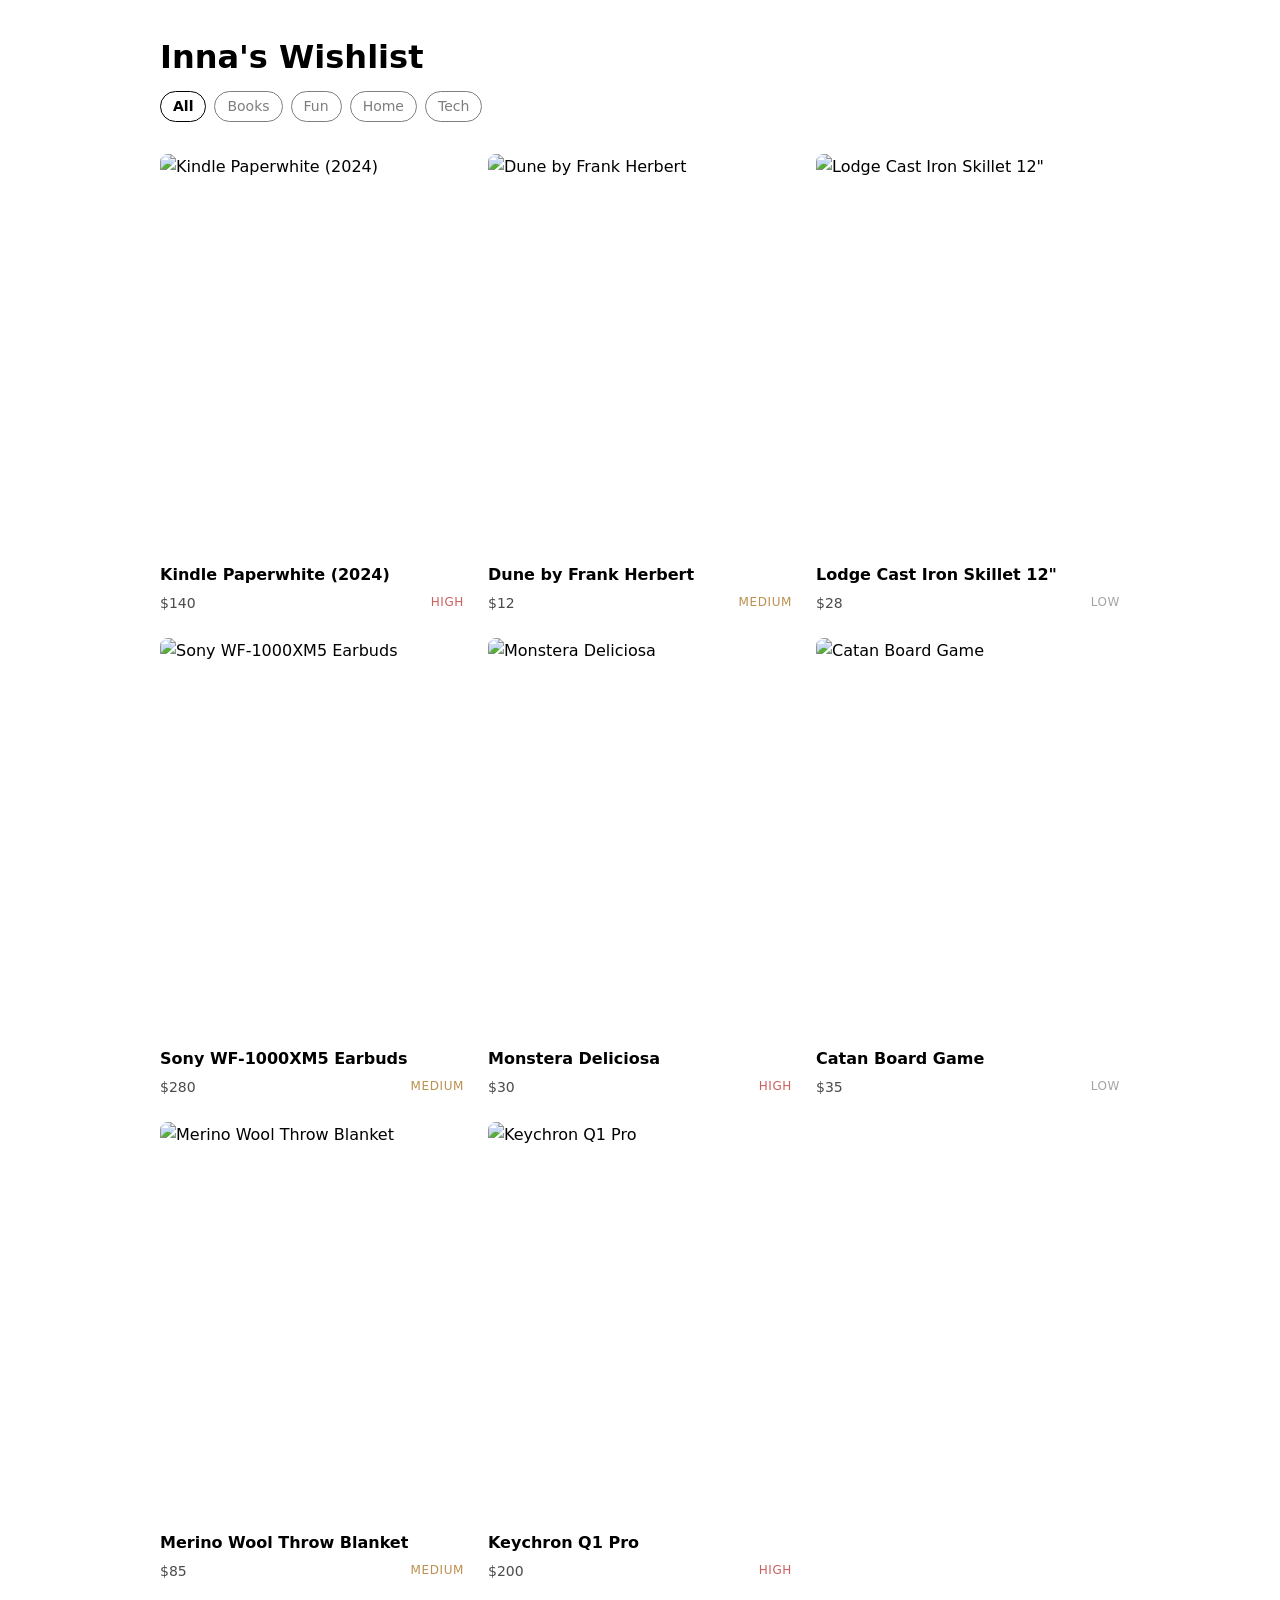
==== index.html @ d8020e19 "feat: basic structure with mock data" ====
<!doctype html>
<html lang="en">
<head>
  <meta charset="utf-8">
  <meta name="viewport" content="width=device-width, initial-scale=1">
  <meta name="description" content="Things I'd love to receive as gifts">
  <meta name="color-scheme" content="light dark">
  <title>Inna's Wishlist</title>
  <link rel="stylesheet" href="styles.css">
</head>
<body>
  <header>
    <h1>Inna's Wishlist</h1>
    <nav aria-label="Filter by category"></nav>
  </header>

  <main>
    <div class="wish-grid"></div>

  </main>

  <template id="wish-card-tpl">
    <a class="wish-card" href="">
      <img src="" alt="" loading="lazy" width="400" height="400">
      <h2></h2>
      <div class="meta">
        <span class="price"></span>
        <span class="priority"></span>
      </div>
    </a>
  </template>

  <script type="speculationrules">
    {
      "prerender": [{
        "where": { "selector": ".wish-card" },
        "eagerness": "moderate"
      }]
    }
  </script>

  <script src="data/wishes.js"></script>
  <script src="components/WishCard.js"></script>
  <script>
    (() => {
      const grid = document.querySelector(".wish-grid");
      const nav = document.querySelector("header nav");

      const cap = (s) => s.charAt(0).toUpperCase() + s.slice(1);
      const categories = [...new Set(WISHES.map((w) => w.category))].sort();
      const mkBtn = (label, cat) => {
        const btn = document.createElement("button");
        btn.type = "button";
        btn.textContent = label;
        btn.dataset.category = cat;
        if (!cat) btn.classList.add("active");
        return btn;
      };
      nav.append(mkBtn("All", ""), ...categories.map((c) => mkBtn(cap(c), c)));

      for (const wish of WISHES) {
        const card = document.createElement("wish-card");
        for (const [key, value] of Object.entries(wish)) {
          card.setAttribute(key, value);
        }
        grid.append(card);
      }

      nav.addEventListener("click", (e) => {
        const btn = e.target.closest("[data-category]");
        if (!btn) return;
        const cat = btn.dataset.category;
        const update = () => {
          for (const card of grid.querySelectorAll("wish-card")) {
            card.hidden = !!cat && card.getAttribute("category") !== cat;
          }
          for (const b of nav.querySelectorAll("button")) {
            b.classList.toggle("active", b === btn);
          }
        };
        document.startViewTransition?.(update) ?? update();
      });
    })();
  </script>
</body>
</html>
---- styles.css ----
@view-transition {
  navigation: auto;
}

:root {
  color-scheme: light dark;
}

*,
*::before,
*::after {
  box-sizing: border-box;
  margin: 0;
}

body {
  font-family: system-ui, sans-serif;
  max-inline-size: 64rem;
  margin-inline: auto;
  padding: 2rem;
  line-height: 1.6;
}

h1 {
  margin-block-end: 0.5rem;
}

/* --- Filters --- */

header nav {
  display: flex;
  gap: 0.5rem;
  flex-wrap: wrap;
  margin-block-end: 2rem;

  & button {
    font: inherit;
    font-size: 0.875rem;
    cursor: pointer;
    padding: 0.2rem 0.75rem;
    border: 1px solid currentColor;
    border-radius: 2rem;
    background: none;
    color: inherit;
    opacity: 0.5;
    transition: opacity 0.15s;

    &:hover {
      opacity: 1;
    }

    &.active {
      opacity: 1;
      font-weight: 600;
    }
  }
}

/* --- Grid --- */

.wish-grid {
  display: grid;
  grid-template-columns: repeat(auto-fill, minmax(14rem, 1fr));
  gap: 1.5rem;
}

/* --- Card --- */

wish-card[hidden] {
  display: none;
}

.wish-card {
  display: block;
  text-decoration: none;
  color: inherit;

  & img {
    display: block;
    inline-size: 100%;
    aspect-ratio: 1;
    object-fit: cover;
    border-radius: 0.5rem;
  }

  & h2 {
    font-size: 1rem;
    margin-block-start: 0.5rem;
  }

  & .meta {
    display: flex;
    justify-content: space-between;
    align-items: center;
    font-size: 0.875rem;
    opacity: 0.7;
    margin-block-start: 0.25rem;
  }
}

/* --- Detail --- */

.wish-detail {
  max-inline-size: 36rem;

  & img {
    display: block;
    inline-size: 100%;
    max-block-size: 24rem;
    object-fit: contain;
    border-radius: 0.5rem;
    margin-block-end: 1rem;
  }

  & h2 {
    font-size: 1.5rem;
    margin-block-end: 0.5rem;
  }

  & .description {
    margin-block-end: 1rem;
    opacity: 0.8;
  }

  & .meta {
    display: flex;
    gap: 1rem;
    align-items: center;
    margin-block-end: 1rem;
  }

  & a {
    color: inherit;
  }
}

.back-link {
  display: inline-block;
  margin-block-end: 1.5rem;
  color: inherit;
  opacity: 0.6;
  transition: opacity 0.15s;

  &:hover {
    opacity: 1;
  }
}

/* --- Priority --- */

.priority {
  font-size: 0.75rem;
  text-transform: uppercase;
  letter-spacing: 0.05em;

  &[data-level="high"] {
    color: light-dark(#b91c1c, #fca5a5);
  }

  &[data-level="medium"] {
    color: light-dark(#a16207, #fcd34d);
  }

  &[data-level="low"] {
    opacity: 0.5;
  }
}

/* --- Empty state --- */

.empty {
  grid-column: 1 / -1;
  text-align: center;
  padding-block: 4rem;
  opacity: 0.5;
}
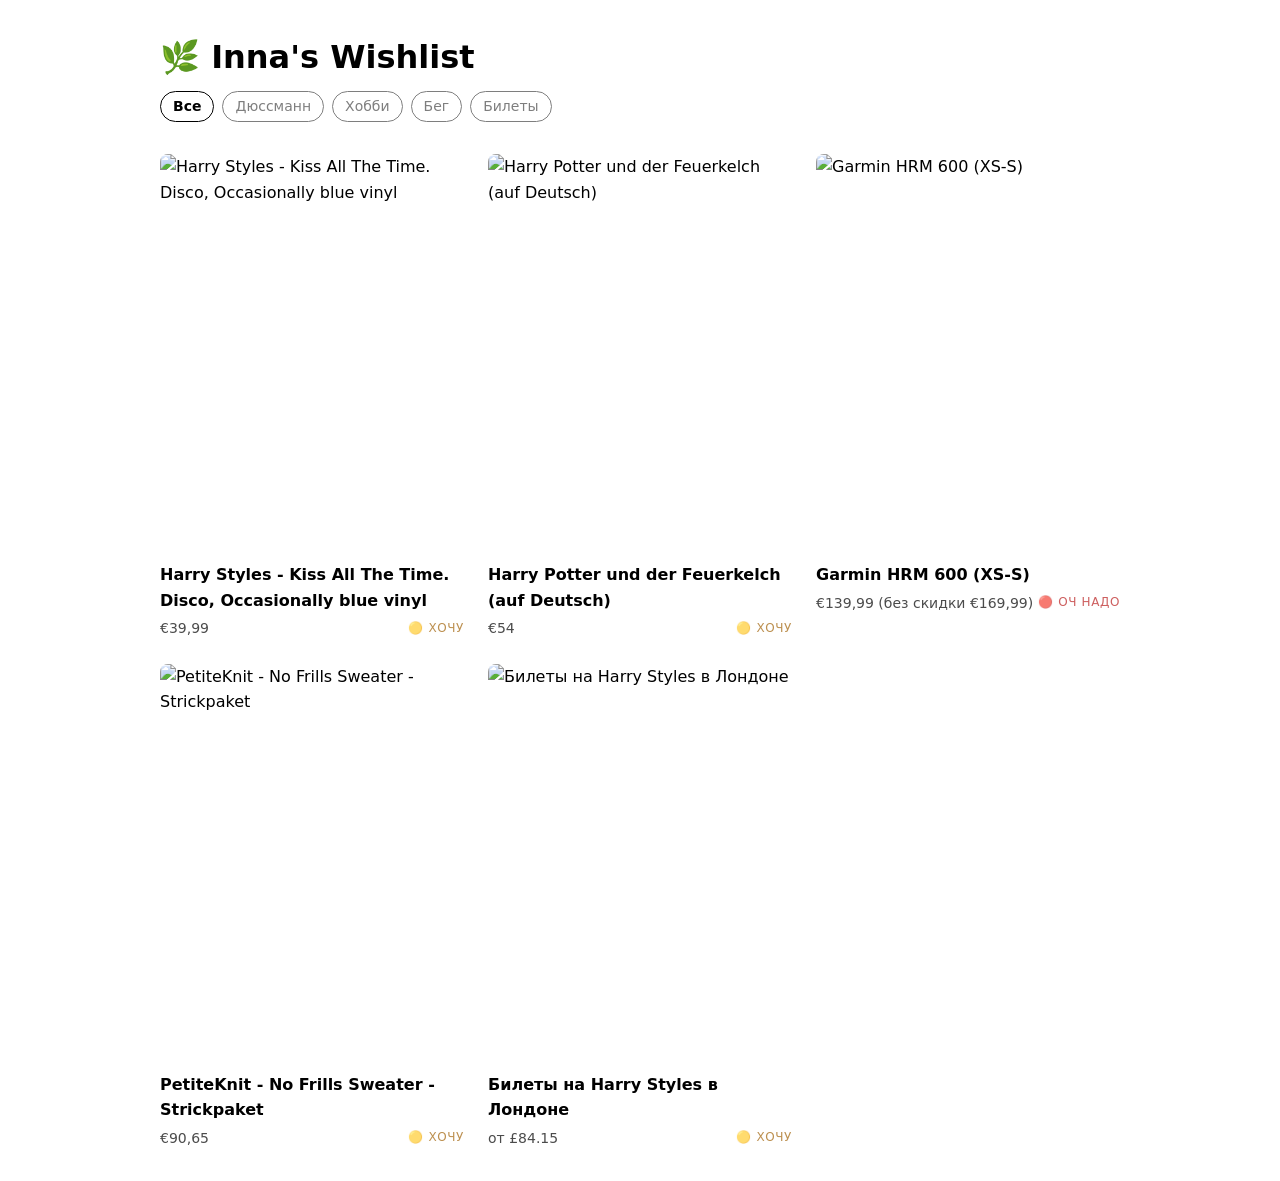
==== commit 8fb1f858: "feat: move to js modules; add translations" ====
--- a/index.html
+++ b/index.html
@@ -3,15 +3,18 @@
 <head>
   <meta charset="utf-8">
   <meta name="viewport" content="width=device-width, initial-scale=1">
-  <meta name="description" content="Things I'd love to receive as gifts">
+  <meta name="description" content="Things I'd love to get for myself, but keep telling myself there are more important expenses">
   <meta name="color-scheme" content="light dark">
   <title>Inna's Wishlist</title>
   <link rel="stylesheet" href="styles.css">
+  <link rel="stylesheet" href="index.css">
 </head>
 <body>
   <header>
-    <h1>Inna's Wishlist</h1>
-    <nav aria-label="Filter by category"></nav>
+    <h1>🌿 Inna's Wishlist</h1>
+    <nav aria-label="Filter by category">
+      <category-filter></category-filter>
+    </nav>
   </header>
 
   <main>
@@ -33,54 +36,12 @@
   <script type="speculationrules">
     {
       "prerender": [{
-        "where": { "selector": ".wish-card" },
+        "where": { "selector_matches": ".wish-card" },
         "eagerness": "moderate"
       }]
     }
   </script>
 
-  <script src="data/wishes.js"></script>
-  <script src="components/WishCard.js"></script>
-  <script>
-    (() => {
-      const grid = document.querySelector(".wish-grid");
-      const nav = document.querySelector("header nav");
-
-      const cap = (s) => s.charAt(0).toUpperCase() + s.slice(1);
-      const categories = [...new Set(WISHES.map((w) => w.category))].sort();
-      const mkBtn = (label, cat) => {
-        const btn = document.createElement("button");
-        btn.type = "button";
-        btn.textContent = label;
-        btn.dataset.category = cat;
-        if (!cat) btn.classList.add("active");
-        return btn;
-      };
-      nav.append(mkBtn("All", ""), ...categories.map((c) => mkBtn(cap(c), c)));
-
-      for (const wish of WISHES) {
-        const card = document.createElement("wish-card");
-        for (const [key, value] of Object.entries(wish)) {
-          card.setAttribute(key, value);
-        }
-        grid.append(card);
-      }
-
-      nav.addEventListener("click", (e) => {
-        const btn = e.target.closest("[data-category]");
-        if (!btn) return;
-        const cat = btn.dataset.category;
-        const update = () => {
-          for (const card of grid.querySelectorAll("wish-card")) {
-            card.hidden = !!cat && card.getAttribute("category") !== cat;
-          }
-          for (const b of nav.querySelectorAll("button")) {
-            b.classList.toggle("active", b === btn);
-          }
-        };
-        document.startViewTransition?.(update) ?? update();
-      });
-    })();
-  </script>
+  <script type="module" src="main.js"></script>
 </body>
 </html>
--- a/styles.css
+++ b/styles.css
@@ -21,133 +21,6 @@
   line-height: 1.6;
 }
 
-h1 {
-  margin-block-end: 0.5rem;
-}
-
-/* --- Filters --- */
-
-header nav {
-  display: flex;
-  gap: 0.5rem;
-  flex-wrap: wrap;
-  margin-block-end: 2rem;
-
-  & button {
-    font: inherit;
-    font-size: 0.875rem;
-    cursor: pointer;
-    padding: 0.2rem 0.75rem;
-    border: 1px solid currentColor;
-    border-radius: 2rem;
-    background: none;
-    color: inherit;
-    opacity: 0.5;
-    transition: opacity 0.15s;
-
-    &:hover {
-      opacity: 1;
-    }
-
-    &.active {
-      opacity: 1;
-      font-weight: 600;
-    }
-  }
-}
-
-/* --- Grid --- */
-
-.wish-grid {
-  display: grid;
-  grid-template-columns: repeat(auto-fill, minmax(14rem, 1fr));
-  gap: 1.5rem;
-}
-
-/* --- Card --- */
-
-wish-card[hidden] {
-  display: none;
-}
-
-.wish-card {
-  display: block;
-  text-decoration: none;
-  color: inherit;
-
-  & img {
-    display: block;
-    inline-size: 100%;
-    aspect-ratio: 1;
-    object-fit: cover;
-    border-radius: 0.5rem;
-  }
-
-  & h2 {
-    font-size: 1rem;
-    margin-block-start: 0.5rem;
-  }
-
-  & .meta {
-    display: flex;
-    justify-content: space-between;
-    align-items: center;
-    font-size: 0.875rem;
-    opacity: 0.7;
-    margin-block-start: 0.25rem;
-  }
-}
-
-/* --- Detail --- */
-
-.wish-detail {
-  max-inline-size: 36rem;
-
-  & img {
-    display: block;
-    inline-size: 100%;
-    max-block-size: 24rem;
-    object-fit: contain;
-    border-radius: 0.5rem;
-    margin-block-end: 1rem;
-  }
-
-  & h2 {
-    font-size: 1.5rem;
-    margin-block-end: 0.5rem;
-  }
-
-  & .description {
-    margin-block-end: 1rem;
-    opacity: 0.8;
-  }
-
-  & .meta {
-    display: flex;
-    gap: 1rem;
-    align-items: center;
-    margin-block-end: 1rem;
-  }
-
-  & a {
-    color: inherit;
-  }
-}
-
-.back-link {
-  display: inline-block;
-  margin-block-end: 1.5rem;
-  color: inherit;
-  opacity: 0.6;
-  transition: opacity 0.15s;
-
-  &:hover {
-    opacity: 1;
-  }
-}
-
-/* --- Priority --- */
-
 .priority {
   font-size: 0.75rem;
   text-transform: uppercase;
@@ -165,12 +38,3 @@
     opacity: 0.5;
   }
 }
-
-/* --- Empty state --- */
-
-.empty {
-  grid-column: 1 / -1;
-  text-align: center;
-  padding-block: 4rem;
-  opacity: 0.5;
-}
--- a/index.css
+++ b/index.css
@@ -0,0 +1,70 @@
+h1 {
+    margin-block-end: 0.5rem;
+}
+
+category-filter {
+    display: flex;
+    gap: 0.5rem;
+    flex-wrap: wrap;
+    margin-block-end: 2rem;
+
+    & button {
+        font: inherit;
+        font-size: 0.875rem;
+        cursor: pointer;
+        padding: 0.2rem 0.75rem;
+        border: 1px solid currentColor;
+        border-radius: 2rem;
+        background: none;
+        color: inherit;
+        opacity: 0.5;
+        transition: opacity 0.15s;
+
+        &:hover {
+        opacity: 1;
+        }
+
+        &.active {
+        opacity: 1;
+        font-weight: 600;
+        }
+    }
+}
+
+.wish-grid {
+    display: grid;
+    grid-template-columns: repeat(auto-fill, minmax(14rem, 1fr));
+    gap: 1.5rem;
+}
+
+wish-card[hidden] {
+    display: none;
+}
+
+.wish-card {
+    display: block;
+    text-decoration: none;
+    color: inherit;
+
+    & img {
+        display: block;
+        inline-size: 100%;
+        aspect-ratio: 1;
+        object-fit: cover;
+        border-radius: 0.5rem;
+    }
+
+    & h2 {
+        font-size: 1rem;
+        margin-block-start: 0.5rem;
+    }
+
+    & .meta {
+        display: flex;
+        justify-content: space-between;
+        align-items: center;
+        font-size: 0.875rem;
+        opacity: 0.7;
+        margin-block-start: 0.25rem;
+    }
+}
